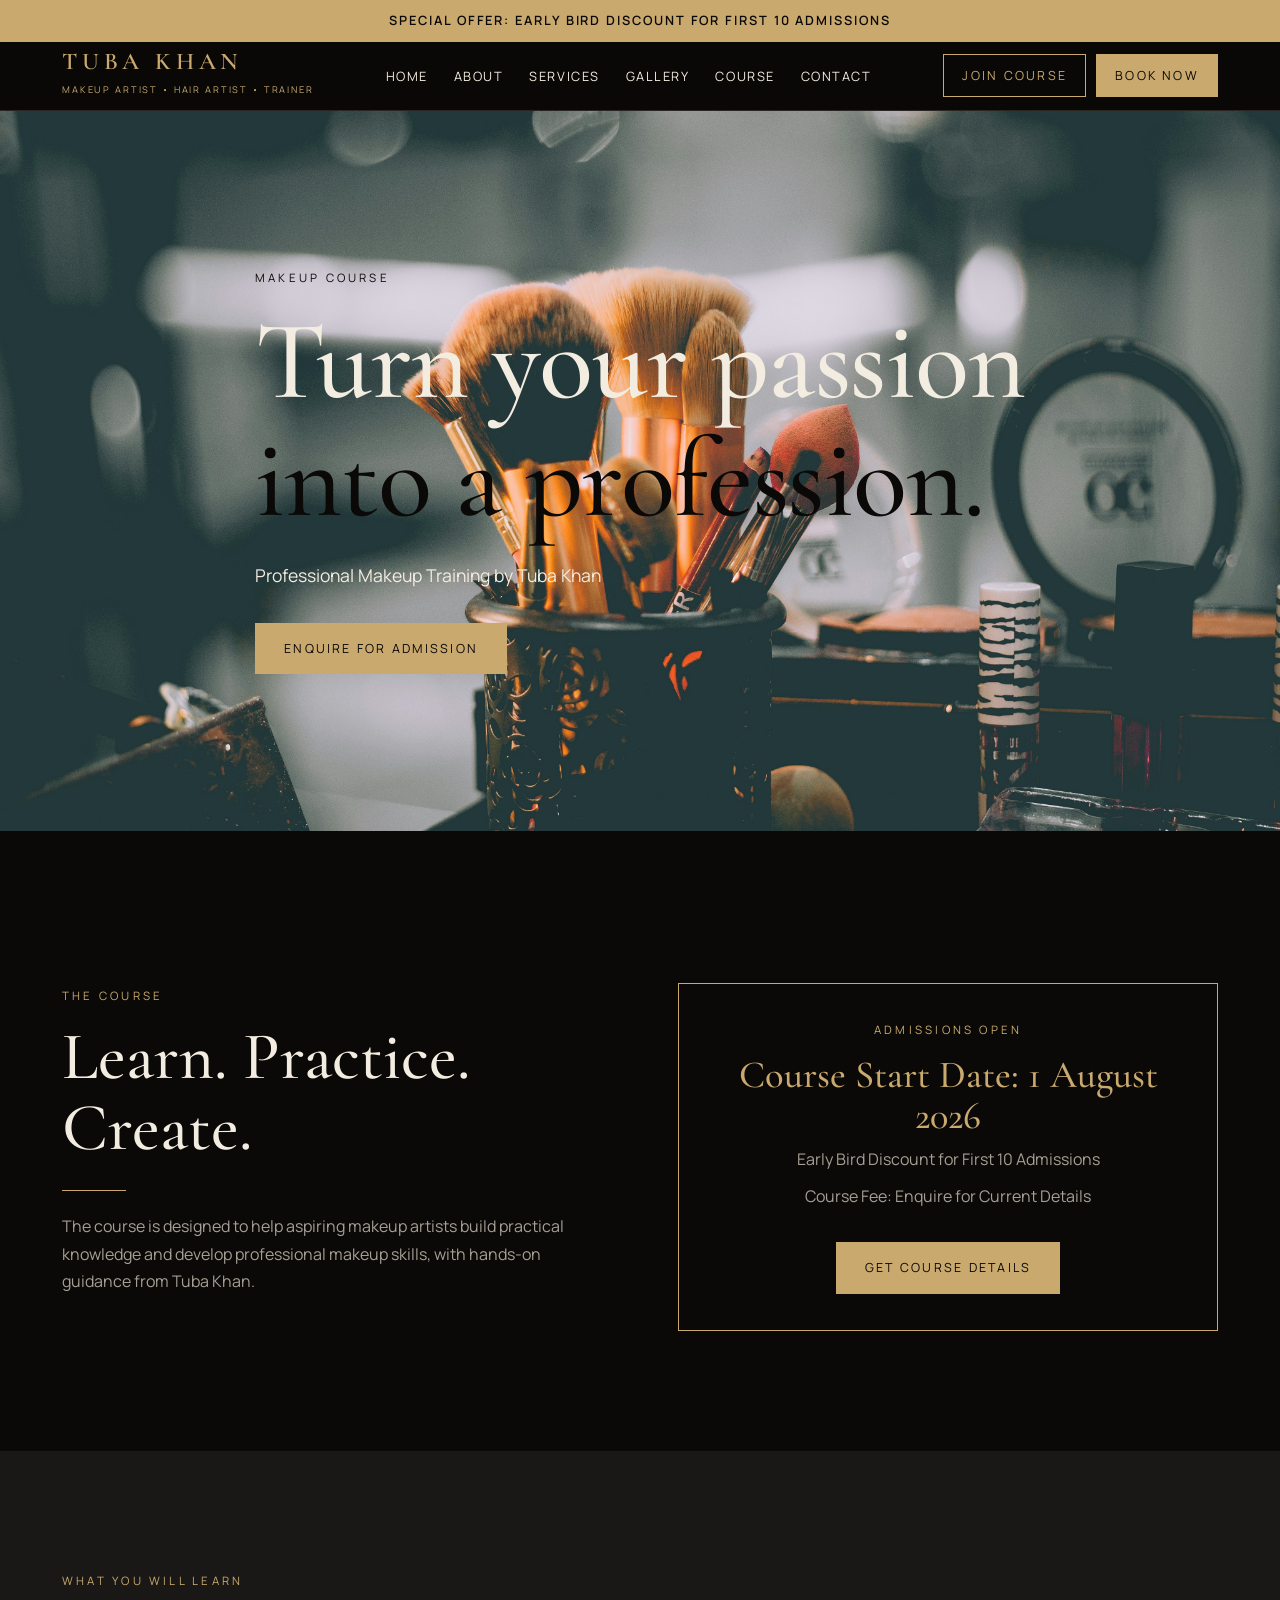
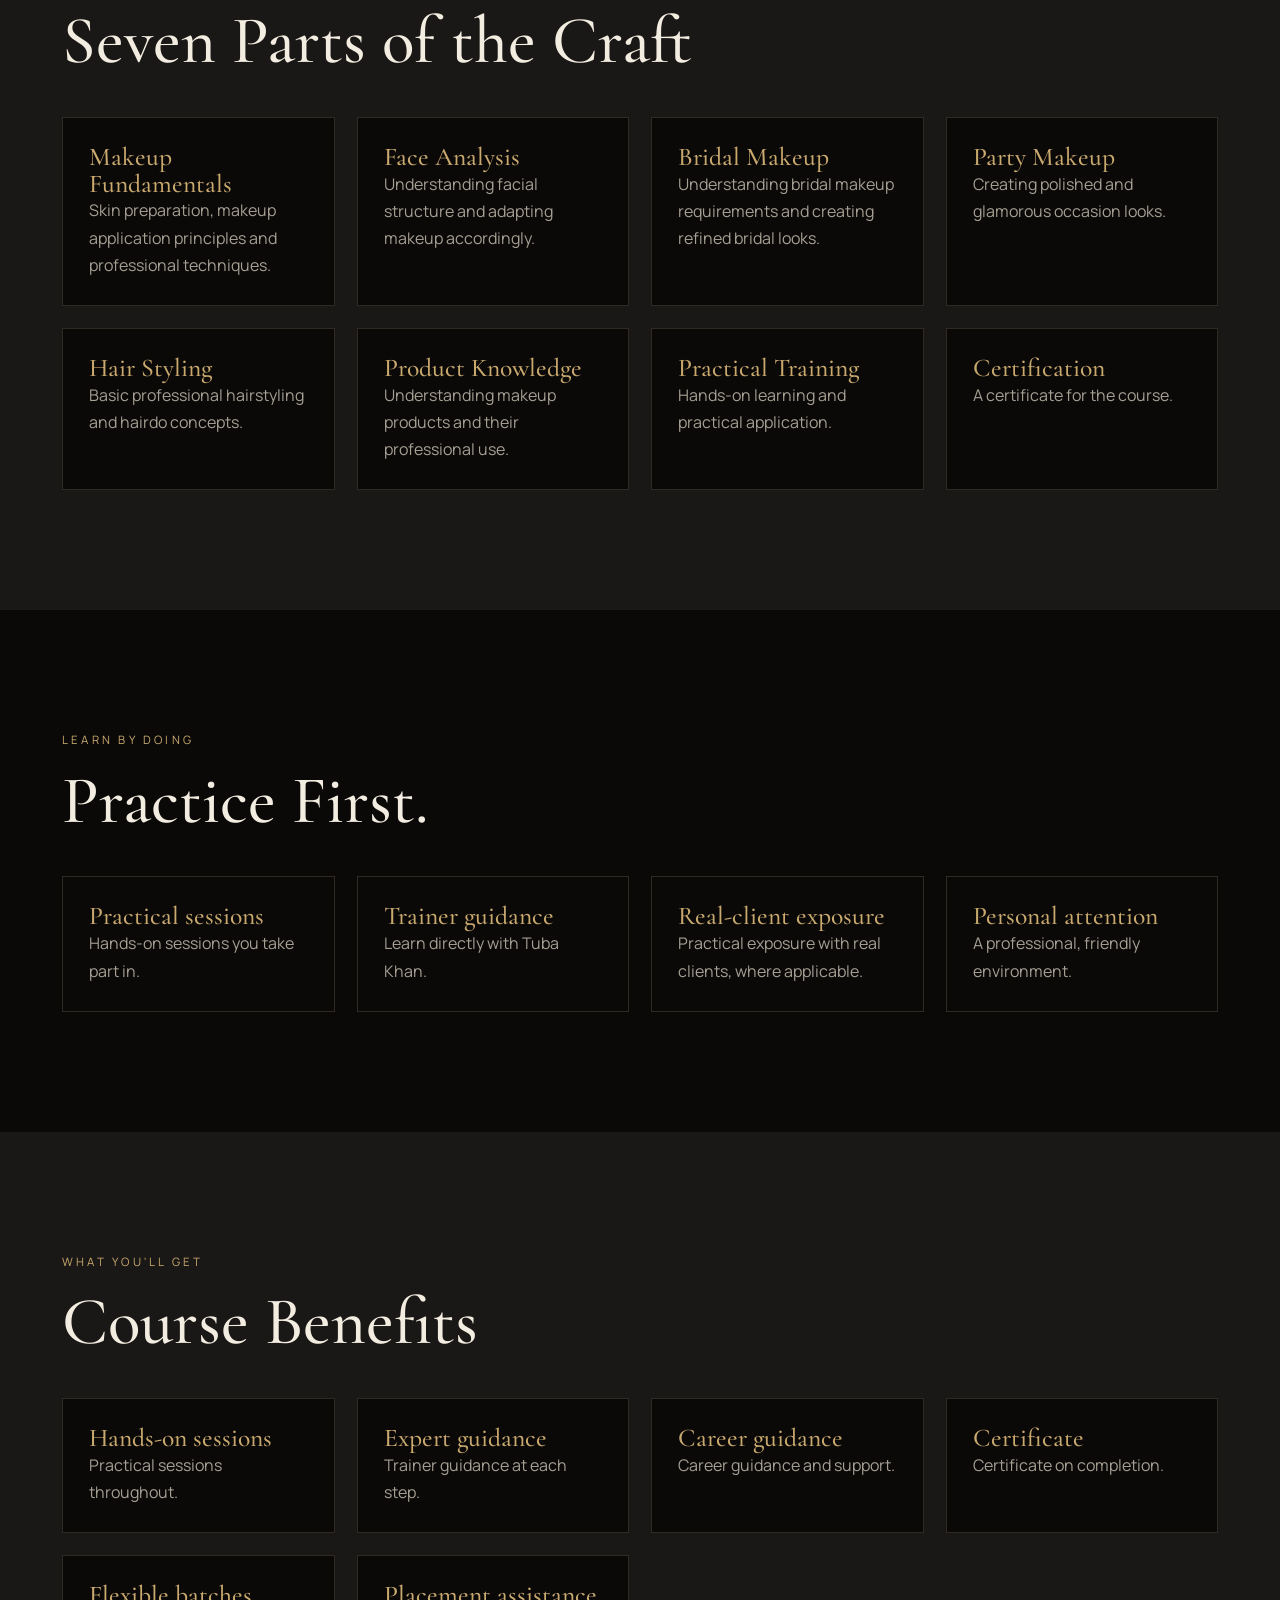
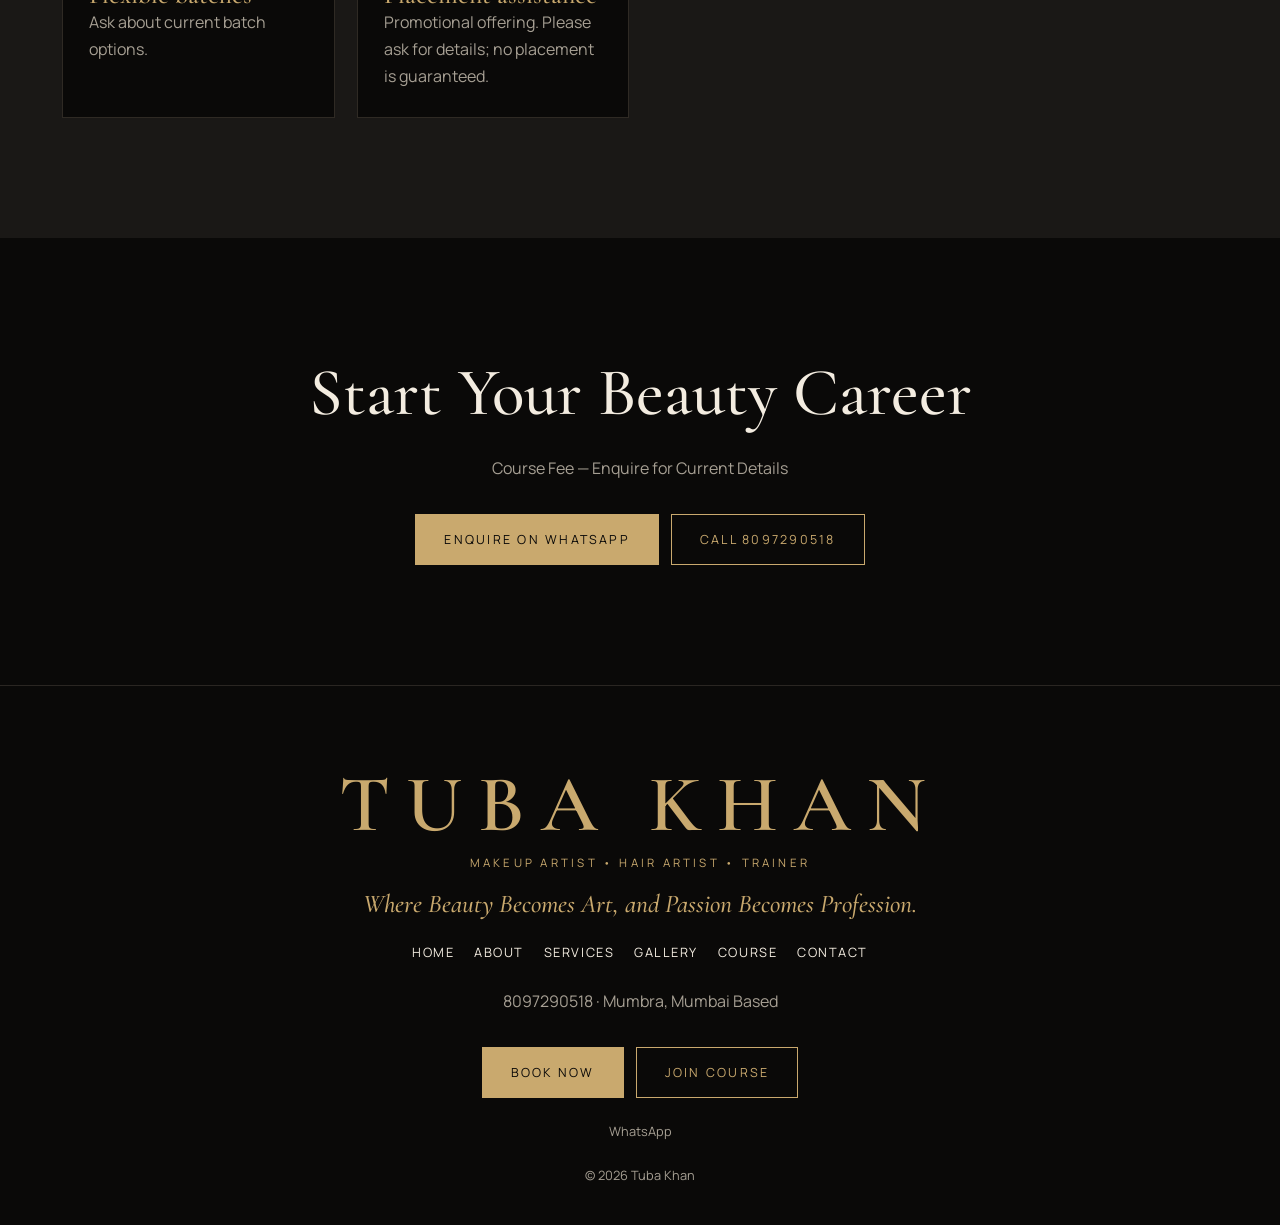
==== course.html @ ccaae935 "Tuba Makeup" ====
<!DOCTYPE html>
<html lang="en">
<head>
<meta charset="utf-8">
<meta name="viewport" content="width=device-width,initial-scale=1">
<title>Professional Makeup Course by Tuba Khan | Makeup Training</title>
<meta name="description" content="Explore professional makeup training by Tuba Khan, covering makeup techniques, hair styling, bridal and party makeup, product knowledge and practical training.">
<link rel="canonical" href="https://YOUR-DOMAIN.com/course.html"><!-- Replace with real domain -->
<meta property="og:title" content="Professional Makeup Course by Tuba Khan">
<meta property="og:description" content="Practical makeup and hair training in Mumbra, Mumbai.">
<meta property="og:type" content="website">
<meta property="og:image" content="images/course/course.jpg">
<link rel="preconnect" href="https://fonts.googleapis.com"><link rel="preconnect" href="https://fonts.gstatic.com" crossorigin>
<link href="https://fonts.googleapis.com/css2?family=Cormorant+Garamond:ital,wght@0,500;0,600;1,500&family=Manrope:wght@400;600&display=swap" rel="stylesheet">
<link rel="stylesheet" href="css/style.css">
</head>
<body id="top">
<div id="site-header"></div>
<main>

<section class="hero" style="min-height:80vh">
  <img class="bg" src="images/course/course.jpg" alt="Makeup course by Tuba Khan" onerror="this.remove()">
  <div class="wrap">
    <span class="lbl lbl2">Makeup Course</span>
    <h1 style="font-size:clamp(2.8rem,10vw,7rem)"><span>Turn your passion</span><span style="color:var(--bk)">into a profession.</span></h1>
    <p style="margin-top:1.4rem;font-size:1.1rem;color:var(--iv)">Professional Makeup Training by Tuba Khan</p>
    <div class="btns"><a class="btn fill" data-wa="course" href="#">Enquire for Admission</a></div>
  </div>
</section>

<section>
  <div class="wrap split">
    <div>
      <span class="lbl">The Course</span>
      <h2>Learn. Practice. Create.</h2>
      <div class="rule"></div>
      <p>The course is designed to help aspiring makeup artists build practical knowledge and develop professional makeup skills, with hands-on guidance from Tuba Khan.</p>
    </div>
    <div class="admit" id="admission"></div>
  </div>
</section>

<section class="alt">
  <div class="wrap">
    <span class="lbl">What you will learn</span>
    <h2>Seven Parts of the Craft</h2>
    <div class="grid">
      <div class="card"><h3>Makeup Fundamentals</h3><p>Skin preparation, makeup application principles and professional techniques.</p></div>
      <div class="card"><h3>Face Analysis</h3><p>Understanding facial structure and adapting makeup accordingly.</p></div>
      <div class="card"><h3>Bridal Makeup</h3><p>Understanding bridal makeup requirements and creating refined bridal looks.</p></div>
      <div class="card"><h3>Party Makeup</h3><p>Creating polished and glamorous occasion looks.</p></div>
      <div class="card"><h3>Hair Styling</h3><p>Basic professional hairstyling and hairdo concepts.</p></div>
      <div class="card"><h3>Product Knowledge</h3><p>Understanding makeup products and their professional use.</p></div>
      <div class="card"><h3>Practical Training</h3><p>Hands-on learning and practical application.</p></div>
      <div class="card"><h3>Certification</h3><p>A certificate for the course.</p></div>
    </div>
  </div>
</section>

<section>
  <div class="wrap">
    <span class="lbl">Learn by doing</span>
    <h2>Practice First.</h2>
    <div class="grid">
      <div class="card"><h3>Practical sessions</h3><p>Hands-on sessions you take part in.</p></div>
      <div class="card"><h3>Trainer guidance</h3><p>Learn directly with Tuba Khan.</p></div>
      <div class="card"><h3>Real-client exposure</h3><p>Practical exposure with real clients, where applicable.</p></div>
      <div class="card"><h3>Personal attention</h3><p>A professional, friendly environment.</p></div>
    </div>
  </div>
</section>

<section class="alt">
  <div class="wrap">
    <span class="lbl">What you'll get</span>
    <h2>Course Benefits</h2>
    <!-- EDITABLE PROMOTIONAL CLAIMS: taken from the course poster. Edit or delete freely. No guarantees of jobs or income are made. -->
    <div class="grid">
      <div class="card"><h3>Hands-on sessions</h3><p>Practical sessions throughout.</p></div>
      <div class="card"><h3>Expert guidance</h3><p>Trainer guidance at each step.</p></div>
      <div class="card"><h3>Career guidance</h3><p>Career guidance and support.</p></div>
      <div class="card"><h3>Certificate</h3><p>Certificate on completion.</p></div>
      <div class="card"><h3>Flexible batches</h3><p>Ask about current batch options.</p></div>
      <div class="card"><h3>Placement assistance</h3><p>Promotional offering. Please ask for details; no placement is guaranteed.</p></div>
    </div>
  </div>
</section>

<section class="center">
  <div class="wrap">
    <h2>Start Your Beauty Career</h2>
    <p>Course Fee — Enquire for Current Details</p>
    <div class="btns" style="justify-content:center"><a class="btn fill" data-wa="course" href="#">Enquire on WhatsApp</a><a class="btn" data-tel href="#">Call 8097290518</a></div>
  </div>
</section>

</main>
<div id="site-footer"></div>
<script src="js/script.js"></script>
</body>
</html>
---- css/style.css ----
/* TUBA KHAN — Black-tie beauty. Edit colours here. */
:root {
    --bk: #0a0908;
    --ch: #1a1816;
    --gd: #c9a96e;
    --iv: #f3ece0;
    --rs: #b99a94;
    --mut: #a69f93;
    --hd: "Cormorant Garamond", Georgia, serif;
    --bd: Manrope, system-ui, sans-serif
}


* {
    box-sizing: border-box;
    margin: 0
}

html {
    scroll-behavior: smooth;
    scroll-padding-top: 80px
}

body {
    background: var(--bk);
    color: var(--iv);
    font: 400 16px/1.7 var(--bd);
    overflow-x: hidden;
    padding-bottom: 56px
}

img {
    max-width: 100%;
    display: block
}

a {
    color: inherit;
    text-decoration: none
}

:focus-visible {
    outline: 2px solid var(--gd);
    outline-offset: 3px
}

h1,
h2,
h3 {
    font-family: var(--hd);
    font-weight: 500;
    line-height: 1.05;
    color: var(--iv)
}

h1 {
    font-size: clamp(3.4rem, 13vw, 9rem);
    letter-spacing: -.01em
}

h2 {
    font-size: clamp(2.2rem, 6vw, 4.2rem);
    margin-bottom: .4em
}

h3 {
    font-size: 1.6rem;
    color: var(--gd)
}

p {
    max-width: 62ch;
    color: var(--mut)
}

.wrap {
    max-width: 1200px;
    margin: auto;
    padding: 0 22px
}

section {
    padding: clamp(64px, 10vw, 120px) 0
}

.alt {
    background: var(--ch)
}

.lbl {
    font-size: .72rem;
    letter-spacing: .28em;
    text-transform: uppercase;
    color: var(--gd);
    margin-bottom: 1rem;
    display: block
}

.lbl2{
    color: var(--bk);
}

.rule {
    width: 64px;
    height: 1px;
    background: var(--gd);
    margin: 1.4rem 0
}

.btn {
    display: inline-block;
    padding: 14px 28px;
    border: 1px solid var(--gd);
    color: var(--gd);
    font-size: .78rem;
    letter-spacing: .18em;
    text-transform: uppercase;
    background: none;
    cursor: pointer;
    transition: .25s
}

.btn:hover,
.btn.fill {
    background: var(--gd);
    color: var(--bk)
}

.btn.fill:hover {
    background: var(--iv);
    border-color: var(--iv)
}

.btns {
    display: flex;
    flex-wrap: wrap;
    gap: 12px;
    margin-top: 2rem
}

/* nav */
header {
    position: sticky;
    top: 0;
    z-index: 50;
    background: rgba(10, 9, 8, .92);
    backdrop-filter: blur(8px);
    border-bottom: 1px solid #2a2622
}

.nav {
    display: flex;
    align-items: center;
    justify-content: space-between;
    height: 68px
}

.brand b {
    font: 600 1.5rem var(--hd);
    letter-spacing: .2em;
    display: block;
    line-height: 1;
    color: var(--gd);
}

.brand small {
    font-size: .58rem;
    letter-spacing: .2em;
    color: var(--gd)
}

nav ul {
    display: flex;
    gap: 26px;
    list-style: none;
    padding: 0
}

nav a {
    font-size: .8rem;
    letter-spacing: .12em;
    text-transform: uppercase
}

nav a:hover {
    color: var(--gd)
}

.cta2 {
    display: flex;
    gap: 10px;
    align-items: center
}

.cta2 .btn {
    padding: 10px 18px
}

.burger {
    display: none;
    background: none;
    border: 0;
    color: var(--gd);
    font-size: 1.8rem;
    cursor: pointer
}

@media(max-width:900px) {
    .burger {
        display: block
    }

    .cta2 .btn:not(.fill) {
        display: none
    }

    nav {
        position: fixed;
        inset: 68px 0 0;
        background: var(--bk);
        padding: 40px 22px;
        transform: translateY(-110%);
        transition: .35s;
        visibility: hidden
    }

    nav.open {
        transform: none;
        visibility: visible
    }

    nav ul {
        flex-direction: column;
        gap: 22px
    }

    nav a {
        font: 500 2.2rem var(--hd);
        text-transform: none
    }
}

/* hero */
.hero {
    min-height: 92vh;
    display: grid;
    align-items: end;
    padding: 60px 0;
    background: linear-gradient(90deg, var(--bk) 35%, rgba(10, 9, 8, .3)), radial-gradient(circle at 80% 30%, #4a3a28, var(--bk) 60%)
}

.hero img.bg {
    position: absolute;
    inset: 0;
    width: 100%;
    height: 100%;
    object-fit: cover;
    z-index: -1
}

.hero {
    position: relative;
    isolation: isolate;
    overflow: hidden
}

.hero h1 span {
    display: block;
    animation: up 1s both
}

.hero h1 span:nth-child(2) {
    animation-delay: .15s
}

.hero h1 span:nth-child(3) {
    animation-delay: .3s;
    color: var(--gd)
}

.hero p {
    animation: up 1s .5s both
}

.hero .btns {
    animation: up 1s .65s both
}

@keyframes up {
    from {
        opacity: 0;
        transform: translateY(40px)
    }
}

.scroll {
    position: absolute;
    right: 22px;
    bottom: 30px;
    writing-mode: vertical-rl;
    font-size: .65rem;
    letter-spacing: .3em;
    color: var(--gd)
}

/* layout */
.split {
    display: grid;
    grid-template-columns: 1fr 1fr;
    gap: clamp(30px, 6vw, 80px);
    align-items: center
}

@media(max-width:800px) {
    .split {
        grid-template-columns: 1fr
    }
}

.ph {
    background: linear-gradient(145deg, #2c2620, #14110f);
    border: 1px solid #2f2a24;
    position: relative;
    aspect-ratio: 4/5;
    overflow: hidden
}

.ph::after {
    content: attr(data-t);
    position: absolute;
    inset: 0;
    display: grid;
    place-items: center;
    color: #5c5346;
    font-size: .7rem;
    letter-spacing: .2em;
    text-transform: uppercase;
    text-align: center;
    padding: 10px;
    z-index: 0
}

.ph img {
    position: absolute;
    inset: 0;
    width: 100%;
    height: 100%;
    object-fit: cover;
    z-index: 1
}

.grid {
    display: grid;
    grid-template-columns: repeat(auto-fit, minmax(240px, 1fr));
    gap: 22px;
    margin-top: 2.5rem
}

.card {
    border: 1px solid #2f2a24;
    padding: 26px;
    background: var(--bk)
}

.alt .card {
    background: var(--bk)
}

.card .price {
    font: 500 2.2rem var(--hd);
    color: var(--gd);
    margin: .3rem 0
}

.note {
    font-size: .8rem;
    margin-top: 1.4rem;
    color: var(--mut)
}

.big {
    font: italic 500 clamp(1.8rem, 5vw, 3.4rem)/1.15 var(--hd);
    color: var(--gd)
}

.bridal {
    text-align: center;
    background: linear-gradient(rgba(10, 9, 8, .7), rgba(10, 9, 8, .85)), radial-gradient(circle, #3d2f22, var(--bk));
}

.bridal p,
.center p {
    margin: auto
}

.center {
    text-align: center
}

.bridal .btns {
    justify-content: center
}

.steps {
    counter-reset: s
}

.steps .card::before {
    counter-increment: s;
    content: "0" counter(s);
    font: 500 2.6rem var(--hd);
    color: var(--gd);
    display: block
}

/* gallery */
.filters {
    display: flex;
    flex-wrap: wrap;
    gap: 8px;
    margin: 1.5rem 0
}

.filters button {
    background: none;
    border: 1px solid #3a342d;
    color: var(--iv);
    padding: 8px 18px;
    font: .72rem var(--bd);
    letter-spacing: .15em;
    text-transform: uppercase;
    cursor: pointer
}

.filters .on {
    background: var(--gd);
    color: var(--bk);
    border-color: var(--gd)
}

.masonry {
    columns: 3 260px;
    column-gap: 14px
}

.masonry figure {
    break-inside: avoid;
    margin-bottom: 14px;
    cursor: zoom-in;
    overflow: hidden;
    background: var(--ch)
}

.masonry img {
    width: 100%;
    transition: transform .6s
}

.masonry figure:hover img {
    transform: scale(1.05)
}

.lb {
    position: fixed;
    inset: 0;
    background: rgba(0, 0, 0, .95);
    z-index: 100;
    display: none;
    place-items: center
}

.lb.on {
    display: grid
}

.lb img {
    max-height: 88vh;
    max-width: 92vw
}

.lb button {
    position: absolute;
    background: none;
    border: 0;
    color: var(--gd);
    font-size: 2.6rem;
    cursor: pointer;
    padding: 14px
}

.lb .x {
    top: 10px;
    right: 14px
}

.lb .p {
    left: 6px
}

.lb .n {
    right: 6px
}

/* faq, banner, contact */
details {
    border-bottom: 1px solid #2f2a24;
    padding: 20px 0
}

summary {
    font: 500 1.4rem var(--hd);
    cursor: pointer;
    list-style: none;
    display: flex;
    justify-content: space-between
}

summary::after {
    content: "+";
    color: var(--gd)
}

details[open] summary::after {
    content: "–"
}

details p {
    margin-top: 10px
}

.promo {
    background: var(--gd);
    color: var(--bk);
    text-align: center;
    padding: 10px;
    font-size: .8rem;
    letter-spacing: .15em;
    text-transform: uppercase;
    font-weight: 600
}

.admit {
    border: 1px solid var(--gd);
    padding: 36px;
    text-align: center;
    margin-top: 2rem
}

.admit h3 {
    font-size: 2.4rem
}

footer {
    border-top: 1px solid #2a2622;
    padding: 70px 0 30px;
    text-align: center
}

footer .logo {
    font: 600 clamp(2.4rem, 9vw, 5rem) var(--hd);
    letter-spacing: .2em;
    color: var(--gd)
}

footer ul {
    list-style: none;
    padding: 0;
    display: flex;
    flex-wrap: wrap;
    justify-content: center;
    gap: 20px;
    margin: 24px 0;
    font-size: .8rem;
    letter-spacing: .12em;
    text-transform: uppercase
}

footer p {
    margin: 8px auto
}

.bar {
    position: fixed;
    bottom: 0;
    left: 0;
    right: 0;
    z-index: 60;
    display: none;
    grid-template-columns: repeat(3, 1fr);
    background: var(--bk);
    border-top: 1px solid var(--gd)
}

.bar a {
    padding: 16px 0;
    text-align: center;
    font-size: .72rem;
    letter-spacing: .2em;
    text-transform: uppercase;
    color: var(--gd)
}

.bar a:last-child {
    background: var(--gd);
    color: var(--bk)
}

@media(max-width:700px) {
    .bar {
        display: grid
    }
}

@media(min-width:701px) {
    body {
        padding-bottom: 0
    }
}

.top {
    position: fixed;
    right: 16px;
    bottom: 76px;
    z-index: 55;
    width: 42px;
    height: 42px;
    border: 1px solid var(--gd);
    background: var(--bk);
    color: var(--gd);
    cursor: pointer;
    display: none
}

@media(prefers-reduced-motion:reduce) {
    * {
        animation: none !important;
        transition: none !important;
        scroll-behavior: auto !important
    }
}

@media(max-width:500px) {
    .cta2 a:nth-child(2){
        display: none;
    }
}
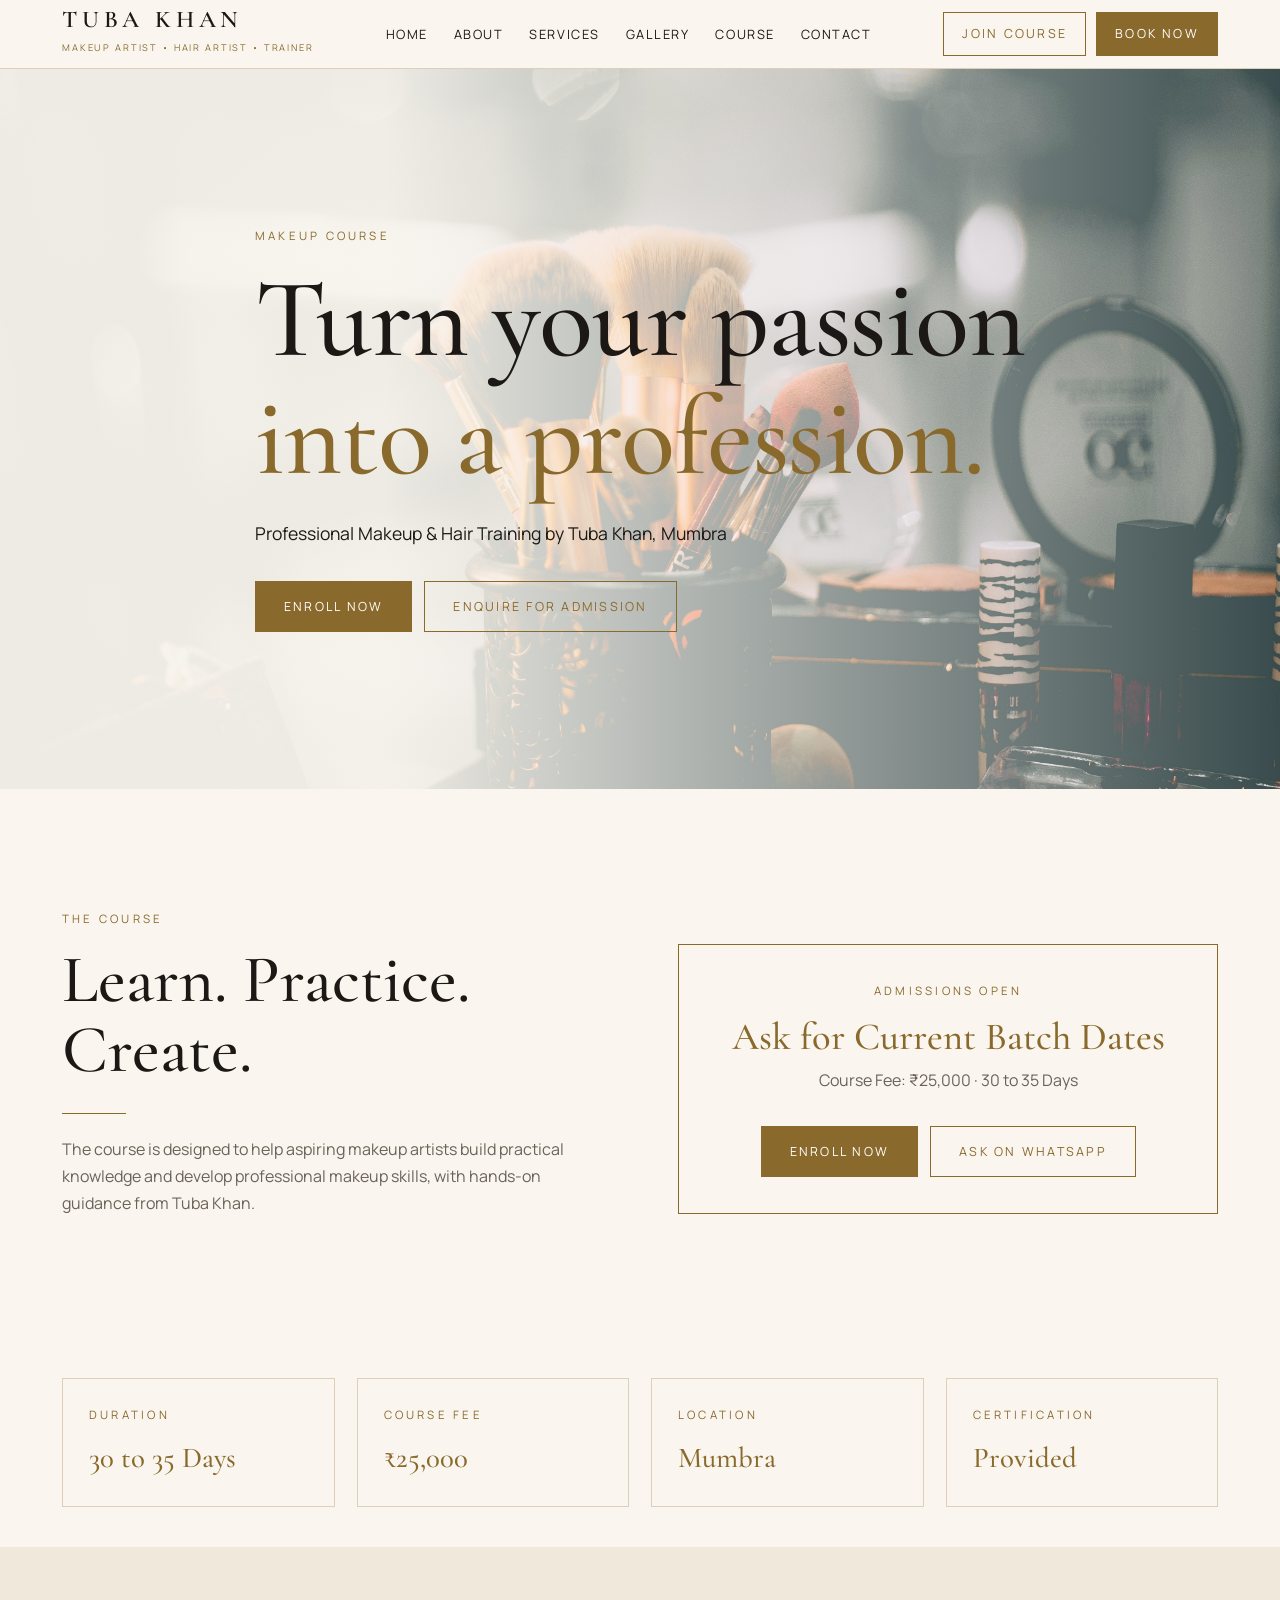
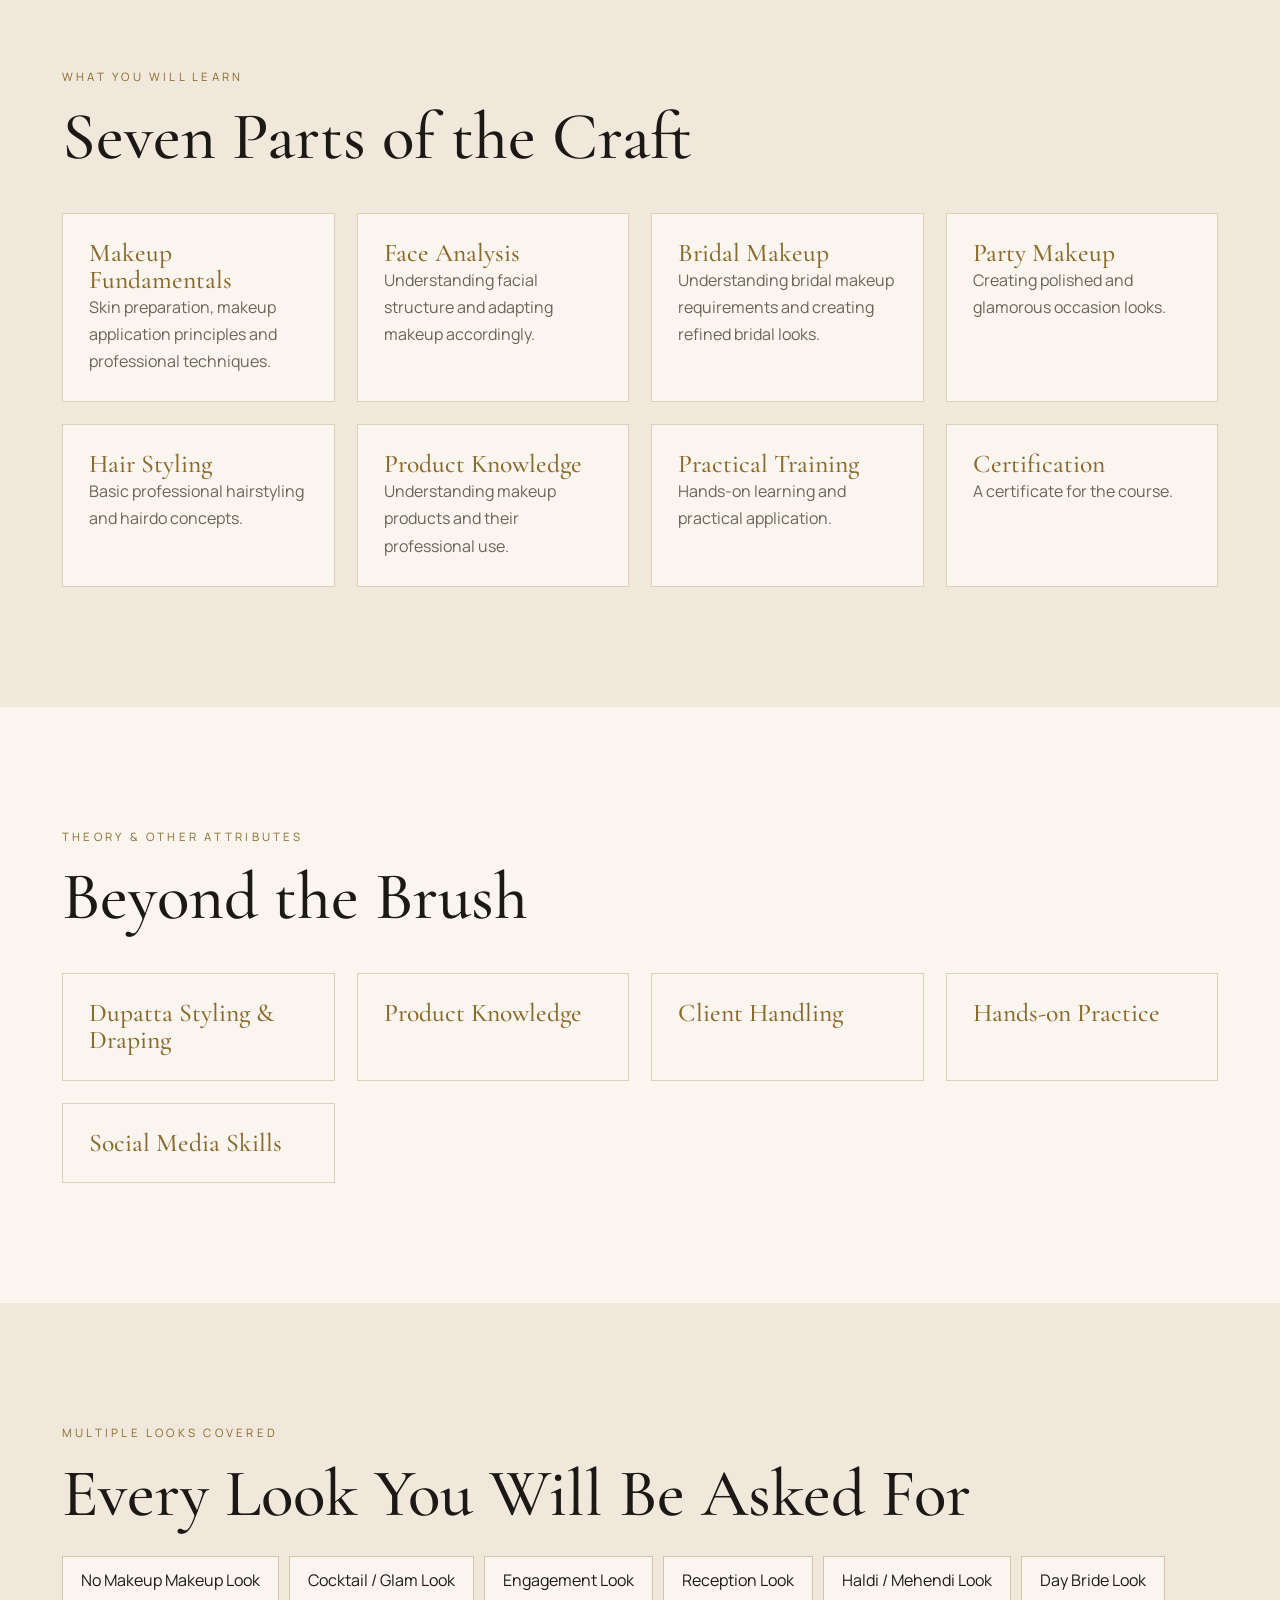
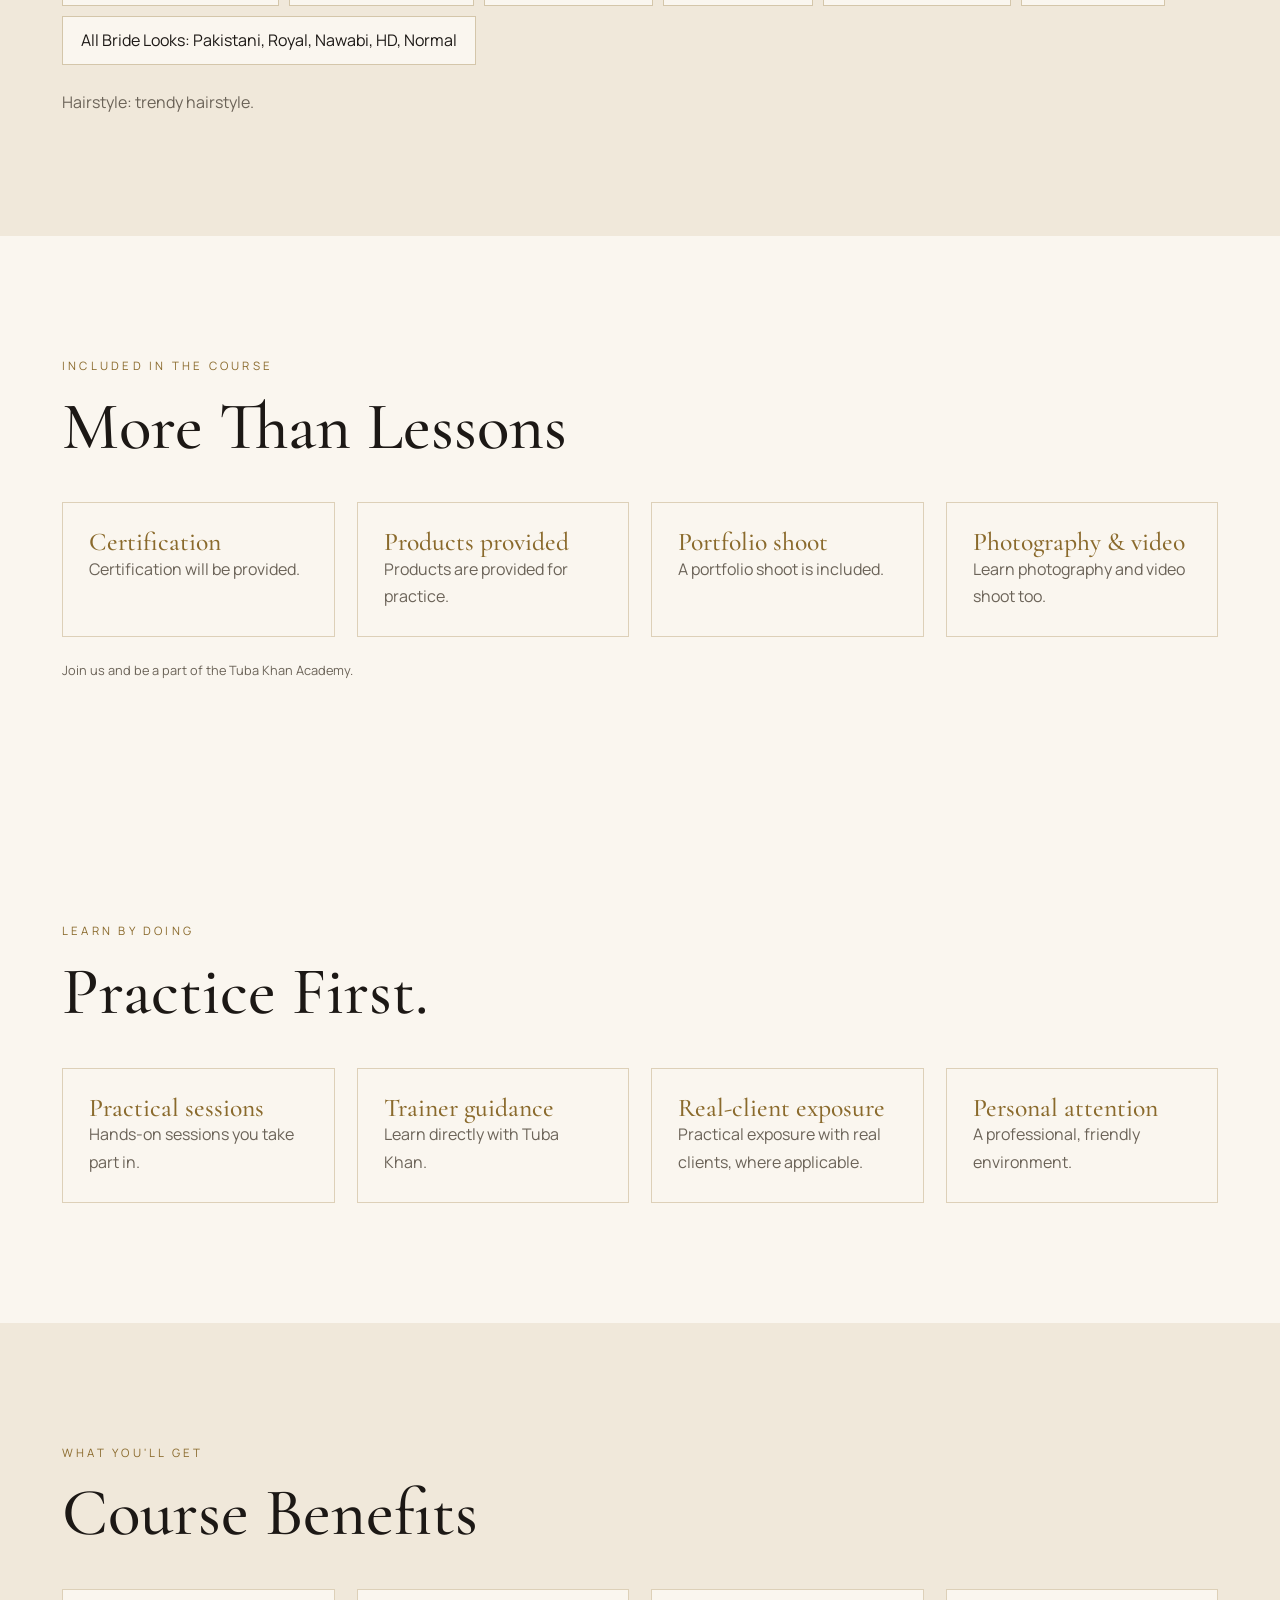
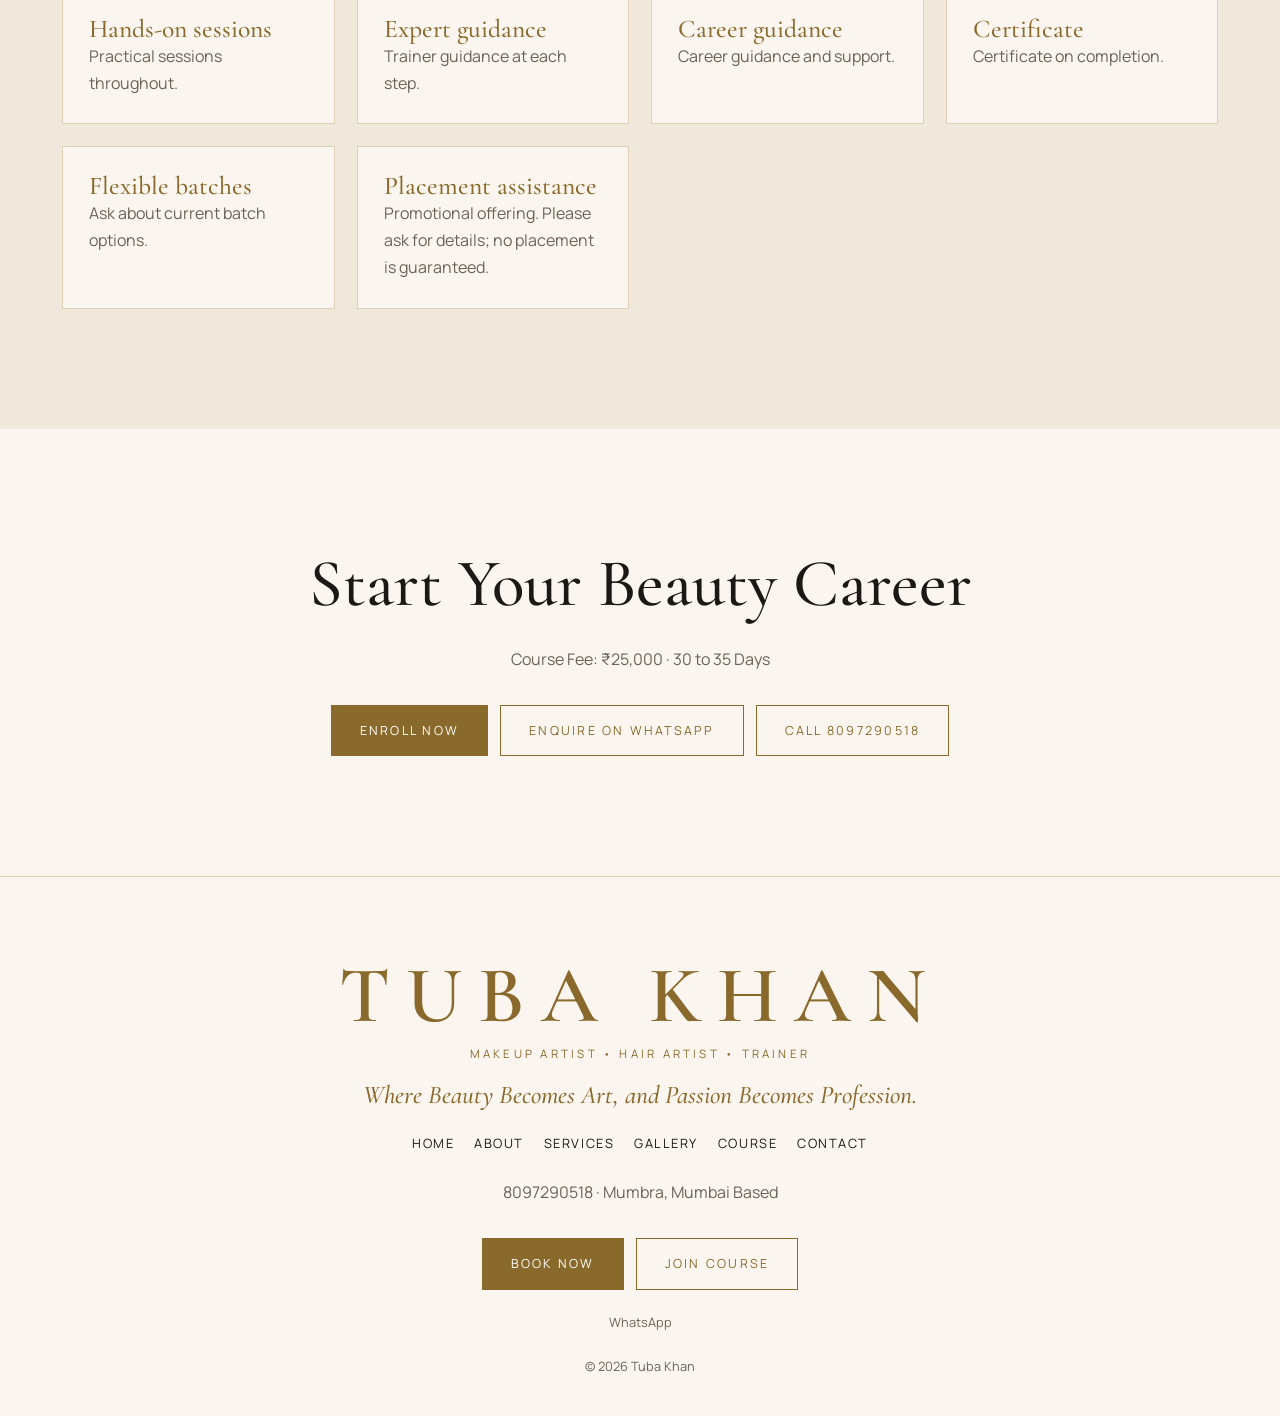
==== commit fe2b603c: "Tuba Khan Updated Version Changes in theme color booking pages" ====
--- a/course.html
+++ b/course.html
@@ -21,10 +21,10 @@
 <section class="hero" style="min-height:80vh">
   <img class="bg" src="images/course/course.jpg" alt="Makeup course by Tuba Khan" onerror="this.remove()">
   <div class="wrap">
-    <span class="lbl lbl2">Makeup Course</span>
-    <h1 style="font-size:clamp(2.8rem,10vw,7rem)"><span>Turn your passion</span><span style="color:var(--bk)">into a profession.</span></h1>
-    <p style="margin-top:1.4rem;font-size:1.1rem;color:var(--iv)">Professional Makeup Training by Tuba Khan</p>
-    <div class="btns"><a class="btn fill" data-wa="course" href="#">Enquire for Admission</a></div>
+    <span class="lbl">Makeup Course</span>
+    <h1 style="font-size:clamp(2.8rem,10vw,7rem)"><span>Turn your passion</span><span style="color:var(--gd)">into a profession.</span></h1>
+    <p style="margin-top:1.4rem;font-size:1.1rem;color:var(--iv)">Professional Makeup &amp; Hair Training by Tuba Khan, Mumbra</p>
+    <div class="btns"><a class="btn fill" href="enroll.html">Enroll Now</a><a class="btn" data-wa="course" href="#">Enquire for Admission</a></div>
   </div>
 </section>
 
@@ -40,6 +40,8 @@
   </div>
 </section>
 
+<section style="padding:0 0 40px"><div class="wrap"><div class="grid" id="facts"></div></div></section>
+
 <section class="alt">
   <div class="wrap">
     <span class="lbl">What you will learn</span>
@@ -54,6 +56,46 @@
       <div class="card"><h3>Practical Training</h3><p>Hands-on learning and practical application.</p></div>
       <div class="card"><h3>Certification</h3><p>A certificate for the course.</p></div>
     </div>
+  </div>
+</section>
+
+<section>
+  <div class="wrap">
+    <span class="lbl">Theory &amp; other attributes</span>
+    <h2>Beyond the Brush</h2>
+    <div class="grid">
+      <div class="card"><h3>Dupatta Styling &amp; Draping</h3></div>
+      <div class="card"><h3>Product Knowledge</h3></div>
+      <div class="card"><h3>Client Handling</h3></div>
+      <div class="card"><h3>Hands-on Practice</h3></div>
+      <div class="card"><h3>Social Media Skills</h3></div>
+    </div>
+  </div>
+</section>
+
+<section class="alt">
+  <div class="wrap">
+    <span class="lbl">Multiple looks covered</span>
+    <h2>Every Look You Will Be Asked For</h2>
+    <ul class="tags">
+      <li>No Makeup Makeup Look</li><li>Cocktail / Glam Look</li><li>Engagement Look</li><li>Reception Look</li><li>Haldi / Mehendi Look</li><li>Day Bride Look</li>
+      <li>All Bride Looks: Pakistani, Royal, Nawabi, HD, Normal</li>
+    </ul>
+    <p style="margin-top:1.5rem">Hairstyle: trendy hairstyle.</p>
+  </div>
+</section>
+
+<section>
+  <div class="wrap">
+    <span class="lbl">Included in the course</span>
+    <h2>More Than Lessons</h2>
+    <div class="grid">
+      <div class="card"><h3>Certification</h3><p>Certification will be provided.</p></div>
+      <div class="card"><h3>Products provided</h3><p>Products are provided for practice.</p></div>
+      <div class="card"><h3>Portfolio shoot</h3><p>A portfolio shoot is included.</p></div>
+      <div class="card"><h3>Photography &amp; video</h3><p>Learn photography and video shoot too.</p></div>
+    </div>
+    <p class="note">Join us and be a part of the Tuba Khan Academy.</p>
   </div>
 </section>
 
@@ -89,8 +131,8 @@
 <section class="center">
   <div class="wrap">
     <h2>Start Your Beauty Career</h2>
-    <p>Course Fee — Enquire for Current Details</p>
-    <div class="btns" style="justify-content:center"><a class="btn fill" data-wa="course" href="#">Enquire on WhatsApp</a><a class="btn" data-tel href="#">Call 8097290518</a></div>
+    <p id="course-fee"></p>
+    <div class="btns" style="justify-content:center"><a class="btn fill" href="enroll.html">Enroll Now</a><a class="btn" data-wa="course" href="#">Enquire on WhatsApp</a><a class="btn" data-tel href="#">Call 8097290518</a></div>
   </div>
 </section>
 
--- a/css/style.css
+++ b/css/style.css
@@ -1,646 +1,110 @@
 /* TUBA KHAN — Black-tie beauty. Edit colours here. */
-:root {
-    --bk: #0a0908;
-    --ch: #1a1816;
-    --gd: #c9a96e;
-    --iv: #f3ece0;
-    --rs: #b99a94;
-    --mut: #a69f93;
-    --hd: "Cormorant Garamond", Georgia, serif;
-    --bd: Manrope, system-ui, sans-serif
-}
+:root{--bk:#faf6ef;--ch:#f0e8da;--gd:#8a6a2c;--iv:#1c1815;--rs:#b99a94;--mut:#6b6358;--hd:"Cormorant Garamond",Georgia,serif;--bd:Manrope,system-ui,sans-serif}
+*{box-sizing:border-box;margin:0}
+html{scroll-behavior:smooth;scroll-padding-top:110px}
+body{background:var(--bk);color:var(--iv);font:400 16px/1.7 var(--bd);overflow-x:hidden;padding-bottom:56px}
+img{max-width:100%;display:block}a{color:inherit;text-decoration:none}
+:focus-visible{outline:2px solid var(--gd);outline-offset:3px}
+h1,h2,h3{font-family:var(--hd);font-weight:500;line-height:1.05;color:var(--iv)}
+h1{font-size:clamp(3.4rem,13vw,9rem);letter-spacing:-.01em}
+h2{font-size:clamp(2.2rem,6vw,4.2rem);margin-bottom:.4em}
+h3{font-size:1.6rem;color:var(--gd)}
+p{max-width:62ch;color:var(--mut)}
+.wrap{max-width:1200px;margin:auto;padding:0 22px}
+section{padding:clamp(64px,10vw,120px) 0}
+.alt{background:var(--ch)}
+.lbl{font-size:.72rem;letter-spacing:.28em;text-transform:uppercase;color:var(--gd);margin-bottom:1rem;display:block}
+.rule{width:64px;height:1px;background:var(--gd);margin:1.4rem 0}
+.btn{display:inline-block;padding:14px 28px;border:1px solid var(--gd);color:var(--gd);font-size:.78rem;letter-spacing:.18em;text-transform:uppercase;background:none;cursor:pointer;transition:.25s}
+.btn:hover,.btn.fill{background:var(--gd);color:var(--bk)}.btn.fill:hover{background:var(--iv);border-color:var(--iv)}
+.btns{display:flex;flex-wrap:wrap;gap:12px;margin-top:2rem}
+/* nav */
+#site-header{position:sticky;top:0;z-index:50}
+header{background:var(--bk);border-bottom:1px solid #ddd0b8}
+.nav{display:flex;align-items:center;justify-content:space-between;height:68px}
+.brand b{font:600 1.5rem var(--hd);letter-spacing:.2em;display:block;line-height:1}
+.brand small{font-size:.58rem;letter-spacing:.2em;color:var(--gd)}
+nav ul{display:flex;gap:26px;list-style:none;padding:0}
+nav a{font-size:.8rem;letter-spacing:.12em;text-transform:uppercase}nav a:hover{color:var(--gd)}
+.cta2{display:flex;gap:10px;align-items:center}.cta2 .btn{padding:10px 18px}
+.burger{display:none;background:none;border:0;color:var(--gd);font-size:1.8rem;cursor:pointer}
+@media(max-width:900px){.burger{display:block}.cta2 .btn:not(.fill){display:none}
+nav{position:fixed;inset:0;z-index:1;background:var(--bk);padding:130px 22px 40px;overflow-y:auto;transform:translateY(-110%);transition:.35s,visibility 0s .35s;visibility:hidden}
+nav.open{transform:none;visibility:visible;transition:.35s}.brand,.cta2{position:relative;z-index:2}body.menu{overflow:hidden}nav ul{flex-direction:column;gap:22px}nav a{font:500 2.2rem var(--hd);text-transform:none}}
+/* hero */
+.hero{min-height:92vh;display:grid;align-items:end;padding:60px 0;background:linear-gradient(90deg,var(--bk) 35%,rgba(10,9,8,.3)),radial-gradient(circle at 80% 30%,#4a3a28,var(--bk) 60%)}
+.hero img.bg{position:absolute;inset:0;width:100%;height:100%;object-fit:cover;z-index:-1}
+.hero{position:relative;isolation:isolate;overflow:hidden}
+.hero h1 span{display:block;animation:up 1s both}.hero h1 span:nth-child(2){animation-delay:.15s}.hero h1 span:nth-child(3){animation-delay:.3s;color:var(--gd)}
+.hero p{animation:up 1s .5s both}.hero .btns{animation:up 1s .65s both}
+@keyframes up{from{opacity:0;transform:translateY(40px)}}
+.scroll{position:absolute;right:22px;bottom:30px;writing-mode:vertical-rl;font-size:.65rem;letter-spacing:.3em;color:var(--gd)}
+/* layout */
+.split{display:grid;grid-template-columns:1fr 1fr;gap:clamp(30px,6vw,80px);align-items:center}
+@media(max-width:800px){.split{grid-template-columns:1fr}}
+.ph{background:linear-gradient(145deg,#efe5d3,#e2d4ba);border:1px solid #ddd0b8;position:relative;aspect-ratio:4/5;overflow:hidden}
+.ph::after{content:attr(data-t);position:absolute;inset:0;display:grid;place-items:center;color:#a89877;font-size:.7rem;letter-spacing:.2em;text-transform:uppercase;text-align:center;padding:10px;z-index:0}
+.ph img{position:absolute;inset:0;width:100%;height:100%;object-fit:cover;z-index:1}
+.grid{display:grid;grid-template-columns:repeat(auto-fit,minmax(240px,1fr));gap:22px;margin-top:2.5rem}
+.card{border:1px solid #ddd0b8;padding:26px;background:var(--bk)}
+.alt .card{background:var(--bk)}
+.card .price{font:500 2.2rem var(--hd);color:var(--gd);margin:.3rem 0}
+.note{font-size:.8rem;margin-top:1.4rem;color:var(--mut)}
+.big{font:italic 500 clamp(1.8rem,5vw,3.4rem)/1.15 var(--hd);color:var(--gd)}
+.bridal{text-align:center;background:radial-gradient(circle,#ecdfc4,var(--bk));}
+.bridal p,.center p{margin:auto}.center{text-align:center}.bridal .btns{justify-content:center}
+.steps{counter-reset:s}.steps .card::before{counter-increment:s;content:"0" counter(s);font:500 2.6rem var(--hd);color:var(--gd);display:block}
+/* gallery */
+.filters{display:flex;flex-wrap:wrap;gap:8px;margin:1.5rem 0}
+.filters button{background:none;border:1px solid #d4c6aa;color:var(--iv);padding:8px 18px;font:.72rem var(--bd);letter-spacing:.15em;text-transform:uppercase;cursor:pointer}
+.filters .on{background:var(--gd);color:var(--bk);border-color:var(--gd)}
+.masonry{columns:3 260px;column-gap:14px}
+.masonry figure{break-inside:avoid;margin-bottom:14px;cursor:zoom-in;overflow:hidden;background:var(--ch)}
+.masonry img{width:100%;transition:transform .6s}.masonry figure:hover img{transform:scale(1.05)}
+.lb{position:fixed;inset:0;background:rgba(0,0,0,.95);z-index:100;display:none;place-items:center}.lb.on{display:grid}
+.lb img{max-height:88vh;max-width:92vw}
+.lb button{position:absolute;background:none;border:0;color:var(--gd);font-size:2.6rem;cursor:pointer;padding:14px}
+.lb .x{top:10px;right:14px}.lb .p{left:6px}.lb .n{right:6px}
+/* faq, banner, contact */
+details{border-bottom:1px solid #ddd0b8;padding:20px 0}
+summary{font:500 1.4rem var(--hd);cursor:pointer;list-style:none;display:flex;justify-content:space-between}
+summary::after{content:"+";color:var(--gd)}details[open] summary::after{content:"–"}
+details p{margin-top:10px}
+.promo{background:var(--gd);color:var(--bk);text-align:center;padding:10px;font-size:.8rem;letter-spacing:.15em;text-transform:uppercase;font-weight:600}
+.admit{border:1px solid var(--gd);padding:36px;text-align:center;margin-top:2rem}
+.admit h3{font-size:2.4rem}
+footer{border-top:1px solid #ddd0b8;padding:70px 0 30px;text-align:center}
+footer .logo{font:600 clamp(2.4rem,9vw,5rem) var(--hd);letter-spacing:.2em;color:var(--gd)}
+footer ul{list-style:none;padding:0;display:flex;flex-wrap:wrap;justify-content:center;gap:20px;margin:24px 0;font-size:.8rem;letter-spacing:.12em;text-transform:uppercase}
+footer p{margin:8px auto}
+.bar{position:fixed;bottom:0;left:0;right:0;z-index:60;display:none;grid-template-columns:repeat(3,1fr);background:var(--bk);border-top:1px solid var(--gd)}
+.bar a{padding:16px 0;text-align:center;font-size:.72rem;letter-spacing:.2em;text-transform:uppercase;color:var(--gd)}.bar a:last-child{background:var(--gd);color:var(--bk)}
+@media(max-width:700px){.bar{display:grid}}@media(min-width:701px){body{padding-bottom:0}}
+.top{position:fixed;right:16px;bottom:76px;z-index:55;width:42px;height:42px;border:1px solid var(--gd);background:var(--bk);color:var(--gd);cursor:pointer;display:none}
+@media(prefers-reduced-motion:reduce){*{animation:none!important;transition:none!important;scroll-behavior:auto!important}}
+/* booking form */
+.form{display:grid;gap:18px}
+.form label{display:grid;gap:6px;font-size:.78rem;letter-spacing:.12em;text-transform:uppercase;color:var(--gd)}
+.form input,.form select,.form textarea{background:var(--ch);border:1px solid #d4c6aa;color:var(--iv);padding:14px;font:1rem var(--bd);width:100%;border-radius:0}
+.form fieldset{border:1px solid #d4c6aa;padding:14px;display:grid;gap:10px}.form legend{padding:0 8px;color:var(--gd);font-size:.78rem;letter-spacing:.12em;text-transform:uppercase}
+.form .chk{display:flex;gap:10px;align-items:center;text-transform:none;letter-spacing:0;font-size:1rem;color:var(--iv)}.form .chk input{width:auto}
+#sum p{margin:6px 0;color:var(--iv)}
+
+/* light-theme hero: soft ivory wash keeps text readable over any photo */
+.hero{background:radial-gradient(circle at 80% 30%,#e8d9bd,var(--bk) 65%)}
+.hero::after{content:"";position:absolute;inset:0;z-index:-1;background:linear-gradient(90deg,rgba(250,246,239,.94) 30%,rgba(250,246,239,.1))}
+@media(max-width:700px){.hero::after{background:linear-gradient(rgba(250,246,239,.6),rgba(250,246,239,.92))}}
+.lb button{color:#fff}
+.btn.fill{color:#fff}.btn.fill:hover{background:var(--iv);color:#fff}
+.bar a:last-child{color:#fff}
+
+.tags{list-style:none;padding:0;display:flex;flex-wrap:wrap;gap:10px;margin-top:1.5rem}.tags li{border:1px solid #d4c6aa;background:var(--bk);padding:10px 18px}
+#facts .card .price{font-size:1.8rem}
 
 
-* {
-    box-sizing: border-box;
-    margin: 0
+
+@media (max-width: 500px) {
+.cta2 a:nth-child(2) {
+    display: none;
 }
-
-html {
-    scroll-behavior: smooth;
-    scroll-padding-top: 80px
-}
-
-body {
-    background: var(--bk);
-    color: var(--iv);
-    font: 400 16px/1.7 var(--bd);
-    overflow-x: hidden;
-    padding-bottom: 56px
-}
-
-img {
-    max-width: 100%;
-    display: block
-}
-
-a {
-    color: inherit;
-    text-decoration: none
-}
-
-:focus-visible {
-    outline: 2px solid var(--gd);
-    outline-offset: 3px
-}
-
-h1,
-h2,
-h3 {
-    font-family: var(--hd);
-    font-weight: 500;
-    line-height: 1.05;
-    color: var(--iv)
-}
-
-h1 {
-    font-size: clamp(3.4rem, 13vw, 9rem);
-    letter-spacing: -.01em
-}
-
-h2 {
-    font-size: clamp(2.2rem, 6vw, 4.2rem);
-    margin-bottom: .4em
-}
-
-h3 {
-    font-size: 1.6rem;
-    color: var(--gd)
-}
-
-p {
-    max-width: 62ch;
-    color: var(--mut)
-}
-
-.wrap {
-    max-width: 1200px;
-    margin: auto;
-    padding: 0 22px
-}
-
-section {
-    padding: clamp(64px, 10vw, 120px) 0
-}
-
-.alt {
-    background: var(--ch)
-}
-
-.lbl {
-    font-size: .72rem;
-    letter-spacing: .28em;
-    text-transform: uppercase;
-    color: var(--gd);
-    margin-bottom: 1rem;
-    display: block
-}
-
-.lbl2{
-    color: var(--bk);
-}
-
-.rule {
-    width: 64px;
-    height: 1px;
-    background: var(--gd);
-    margin: 1.4rem 0
-}
-
-.btn {
-    display: inline-block;
-    padding: 14px 28px;
-    border: 1px solid var(--gd);
-    color: var(--gd);
-    font-size: .78rem;
-    letter-spacing: .18em;
-    text-transform: uppercase;
-    background: none;
-    cursor: pointer;
-    transition: .25s
-}
-
-.btn:hover,
-.btn.fill {
-    background: var(--gd);
-    color: var(--bk)
-}
-
-.btn.fill:hover {
-    background: var(--iv);
-    border-color: var(--iv)
-}
-
-.btns {
-    display: flex;
-    flex-wrap: wrap;
-    gap: 12px;
-    margin-top: 2rem
-}
-
-/* nav */
-header {
-    position: sticky;
-    top: 0;
-    z-index: 50;
-    background: rgba(10, 9, 8, .92);
-    backdrop-filter: blur(8px);
-    border-bottom: 1px solid #2a2622
-}
-
-.nav {
-    display: flex;
-    align-items: center;
-    justify-content: space-between;
-    height: 68px
-}
-
-.brand b {
-    font: 600 1.5rem var(--hd);
-    letter-spacing: .2em;
-    display: block;
-    line-height: 1;
-    color: var(--gd);
-}
-
-.brand small {
-    font-size: .58rem;
-    letter-spacing: .2em;
-    color: var(--gd)
-}
-
-nav ul {
-    display: flex;
-    gap: 26px;
-    list-style: none;
-    padding: 0
-}
-
-nav a {
-    font-size: .8rem;
-    letter-spacing: .12em;
-    text-transform: uppercase
-}
-
-nav a:hover {
-    color: var(--gd)
-}
-
-.cta2 {
-    display: flex;
-    gap: 10px;
-    align-items: center
-}
-
-.cta2 .btn {
-    padding: 10px 18px
-}
-
-.burger {
-    display: none;
-    background: none;
-    border: 0;
-    color: var(--gd);
-    font-size: 1.8rem;
-    cursor: pointer
-}
-
-@media(max-width:900px) {
-    .burger {
-        display: block
-    }
-
-    .cta2 .btn:not(.fill) {
-        display: none
-    }
-
-    nav {
-        position: fixed;
-        inset: 68px 0 0;
-        background: var(--bk);
-        padding: 40px 22px;
-        transform: translateY(-110%);
-        transition: .35s;
-        visibility: hidden
-    }
-
-    nav.open {
-        transform: none;
-        visibility: visible
-    }
-
-    nav ul {
-        flex-direction: column;
-        gap: 22px
-    }
-
-    nav a {
-        font: 500 2.2rem var(--hd);
-        text-transform: none
-    }
-}
-
-/* hero */
-.hero {
-    min-height: 92vh;
-    display: grid;
-    align-items: end;
-    padding: 60px 0;
-    background: linear-gradient(90deg, var(--bk) 35%, rgba(10, 9, 8, .3)), radial-gradient(circle at 80% 30%, #4a3a28, var(--bk) 60%)
-}
-
-.hero img.bg {
-    position: absolute;
-    inset: 0;
-    width: 100%;
-    height: 100%;
-    object-fit: cover;
-    z-index: -1
-}
-
-.hero {
-    position: relative;
-    isolation: isolate;
-    overflow: hidden
-}
-
-.hero h1 span {
-    display: block;
-    animation: up 1s both
-}
-
-.hero h1 span:nth-child(2) {
-    animation-delay: .15s
-}
-
-.hero h1 span:nth-child(3) {
-    animation-delay: .3s;
-    color: var(--gd)
-}
-
-.hero p {
-    animation: up 1s .5s both
-}
-
-.hero .btns {
-    animation: up 1s .65s both
-}
-
-@keyframes up {
-    from {
-        opacity: 0;
-        transform: translateY(40px)
-    }
-}
-
-.scroll {
-    position: absolute;
-    right: 22px;
-    bottom: 30px;
-    writing-mode: vertical-rl;
-    font-size: .65rem;
-    letter-spacing: .3em;
-    color: var(--gd)
-}
-
-/* layout */
-.split {
-    display: grid;
-    grid-template-columns: 1fr 1fr;
-    gap: clamp(30px, 6vw, 80px);
-    align-items: center
-}
-
-@media(max-width:800px) {
-    .split {
-        grid-template-columns: 1fr
-    }
-}
-
-.ph {
-    background: linear-gradient(145deg, #2c2620, #14110f);
-    border: 1px solid #2f2a24;
-    position: relative;
-    aspect-ratio: 4/5;
-    overflow: hidden
-}
-
-.ph::after {
-    content: attr(data-t);
-    position: absolute;
-    inset: 0;
-    display: grid;
-    place-items: center;
-    color: #5c5346;
-    font-size: .7rem;
-    letter-spacing: .2em;
-    text-transform: uppercase;
-    text-align: center;
-    padding: 10px;
-    z-index: 0
-}
-
-.ph img {
-    position: absolute;
-    inset: 0;
-    width: 100%;
-    height: 100%;
-    object-fit: cover;
-    z-index: 1
-}
-
-.grid {
-    display: grid;
-    grid-template-columns: repeat(auto-fit, minmax(240px, 1fr));
-    gap: 22px;
-    margin-top: 2.5rem
-}
-
-.card {
-    border: 1px solid #2f2a24;
-    padding: 26px;
-    background: var(--bk)
-}
-
-.alt .card {
-    background: var(--bk)
-}
-
-.card .price {
-    font: 500 2.2rem var(--hd);
-    color: var(--gd);
-    margin: .3rem 0
-}
-
-.note {
-    font-size: .8rem;
-    margin-top: 1.4rem;
-    color: var(--mut)
-}
-
-.big {
-    font: italic 500 clamp(1.8rem, 5vw, 3.4rem)/1.15 var(--hd);
-    color: var(--gd)
-}
-
-.bridal {
-    text-align: center;
-    background: linear-gradient(rgba(10, 9, 8, .7), rgba(10, 9, 8, .85)), radial-gradient(circle, #3d2f22, var(--bk));
-}
-
-.bridal p,
-.center p {
-    margin: auto
-}
-
-.center {
-    text-align: center
-}
-
-.bridal .btns {
-    justify-content: center
-}
-
-.steps {
-    counter-reset: s
-}
-
-.steps .card::before {
-    counter-increment: s;
-    content: "0" counter(s);
-    font: 500 2.6rem var(--hd);
-    color: var(--gd);
-    display: block
-}
-
-/* gallery */
-.filters {
-    display: flex;
-    flex-wrap: wrap;
-    gap: 8px;
-    margin: 1.5rem 0
-}
-
-.filters button {
-    background: none;
-    border: 1px solid #3a342d;
-    color: var(--iv);
-    padding: 8px 18px;
-    font: .72rem var(--bd);
-    letter-spacing: .15em;
-    text-transform: uppercase;
-    cursor: pointer
-}
-
-.filters .on {
-    background: var(--gd);
-    color: var(--bk);
-    border-color: var(--gd)
-}
-
-.masonry {
-    columns: 3 260px;
-    column-gap: 14px
-}
-
-.masonry figure {
-    break-inside: avoid;
-    margin-bottom: 14px;
-    cursor: zoom-in;
-    overflow: hidden;
-    background: var(--ch)
-}
-
-.masonry img {
-    width: 100%;
-    transition: transform .6s
-}
-
-.masonry figure:hover img {
-    transform: scale(1.05)
-}
-
-.lb {
-    position: fixed;
-    inset: 0;
-    background: rgba(0, 0, 0, .95);
-    z-index: 100;
-    display: none;
-    place-items: center
-}
-
-.lb.on {
-    display: grid
-}
-
-.lb img {
-    max-height: 88vh;
-    max-width: 92vw
-}
-
-.lb button {
-    position: absolute;
-    background: none;
-    border: 0;
-    color: var(--gd);
-    font-size: 2.6rem;
-    cursor: pointer;
-    padding: 14px
-}
-
-.lb .x {
-    top: 10px;
-    right: 14px
-}
-
-.lb .p {
-    left: 6px
-}
-
-.lb .n {
-    right: 6px
-}
-
-/* faq, banner, contact */
-details {
-    border-bottom: 1px solid #2f2a24;
-    padding: 20px 0
-}
-
-summary {
-    font: 500 1.4rem var(--hd);
-    cursor: pointer;
-    list-style: none;
-    display: flex;
-    justify-content: space-between
-}
-
-summary::after {
-    content: "+";
-    color: var(--gd)
-}
-
-details[open] summary::after {
-    content: "–"
-}
-
-details p {
-    margin-top: 10px
-}
-
-.promo {
-    background: var(--gd);
-    color: var(--bk);
-    text-align: center;
-    padding: 10px;
-    font-size: .8rem;
-    letter-spacing: .15em;
-    text-transform: uppercase;
-    font-weight: 600
-}
-
-.admit {
-    border: 1px solid var(--gd);
-    padding: 36px;
-    text-align: center;
-    margin-top: 2rem
-}
-
-.admit h3 {
-    font-size: 2.4rem
-}
-
-footer {
-    border-top: 1px solid #2a2622;
-    padding: 70px 0 30px;
-    text-align: center
-}
-
-footer .logo {
-    font: 600 clamp(2.4rem, 9vw, 5rem) var(--hd);
-    letter-spacing: .2em;
-    color: var(--gd)
-}
-
-footer ul {
-    list-style: none;
-    padding: 0;
-    display: flex;
-    flex-wrap: wrap;
-    justify-content: center;
-    gap: 20px;
-    margin: 24px 0;
-    font-size: .8rem;
-    letter-spacing: .12em;
-    text-transform: uppercase
-}
-
-footer p {
-    margin: 8px auto
-}
-
-.bar {
-    position: fixed;
-    bottom: 0;
-    left: 0;
-    right: 0;
-    z-index: 60;
-    display: none;
-    grid-template-columns: repeat(3, 1fr);
-    background: var(--bk);
-    border-top: 1px solid var(--gd)
-}
-
-.bar a {
-    padding: 16px 0;
-    text-align: center;
-    font-size: .72rem;
-    letter-spacing: .2em;
-    text-transform: uppercase;
-    color: var(--gd)
-}
-
-.bar a:last-child {
-    background: var(--gd);
-    color: var(--bk)
-}
-
-@media(max-width:700px) {
-    .bar {
-        display: grid
-    }
-}
-
-@media(min-width:701px) {
-    body {
-        padding-bottom: 0
-    }
-}
-
-.top {
-    position: fixed;
-    right: 16px;
-    bottom: 76px;
-    z-index: 55;
-    width: 42px;
-    height: 42px;
-    border: 1px solid var(--gd);
-    background: var(--bk);
-    color: var(--gd);
-    cursor: pointer;
-    display: none
-}
-
-@media(prefers-reduced-motion:reduce) {
-    * {
-        animation: none !important;
-        transition: none !important;
-        scroll-behavior: auto !important
-    }
-}
-
-@media(max-width:500px) {
-    .cta2 a:nth-child(2){
-        display: none;
-    }
 }
